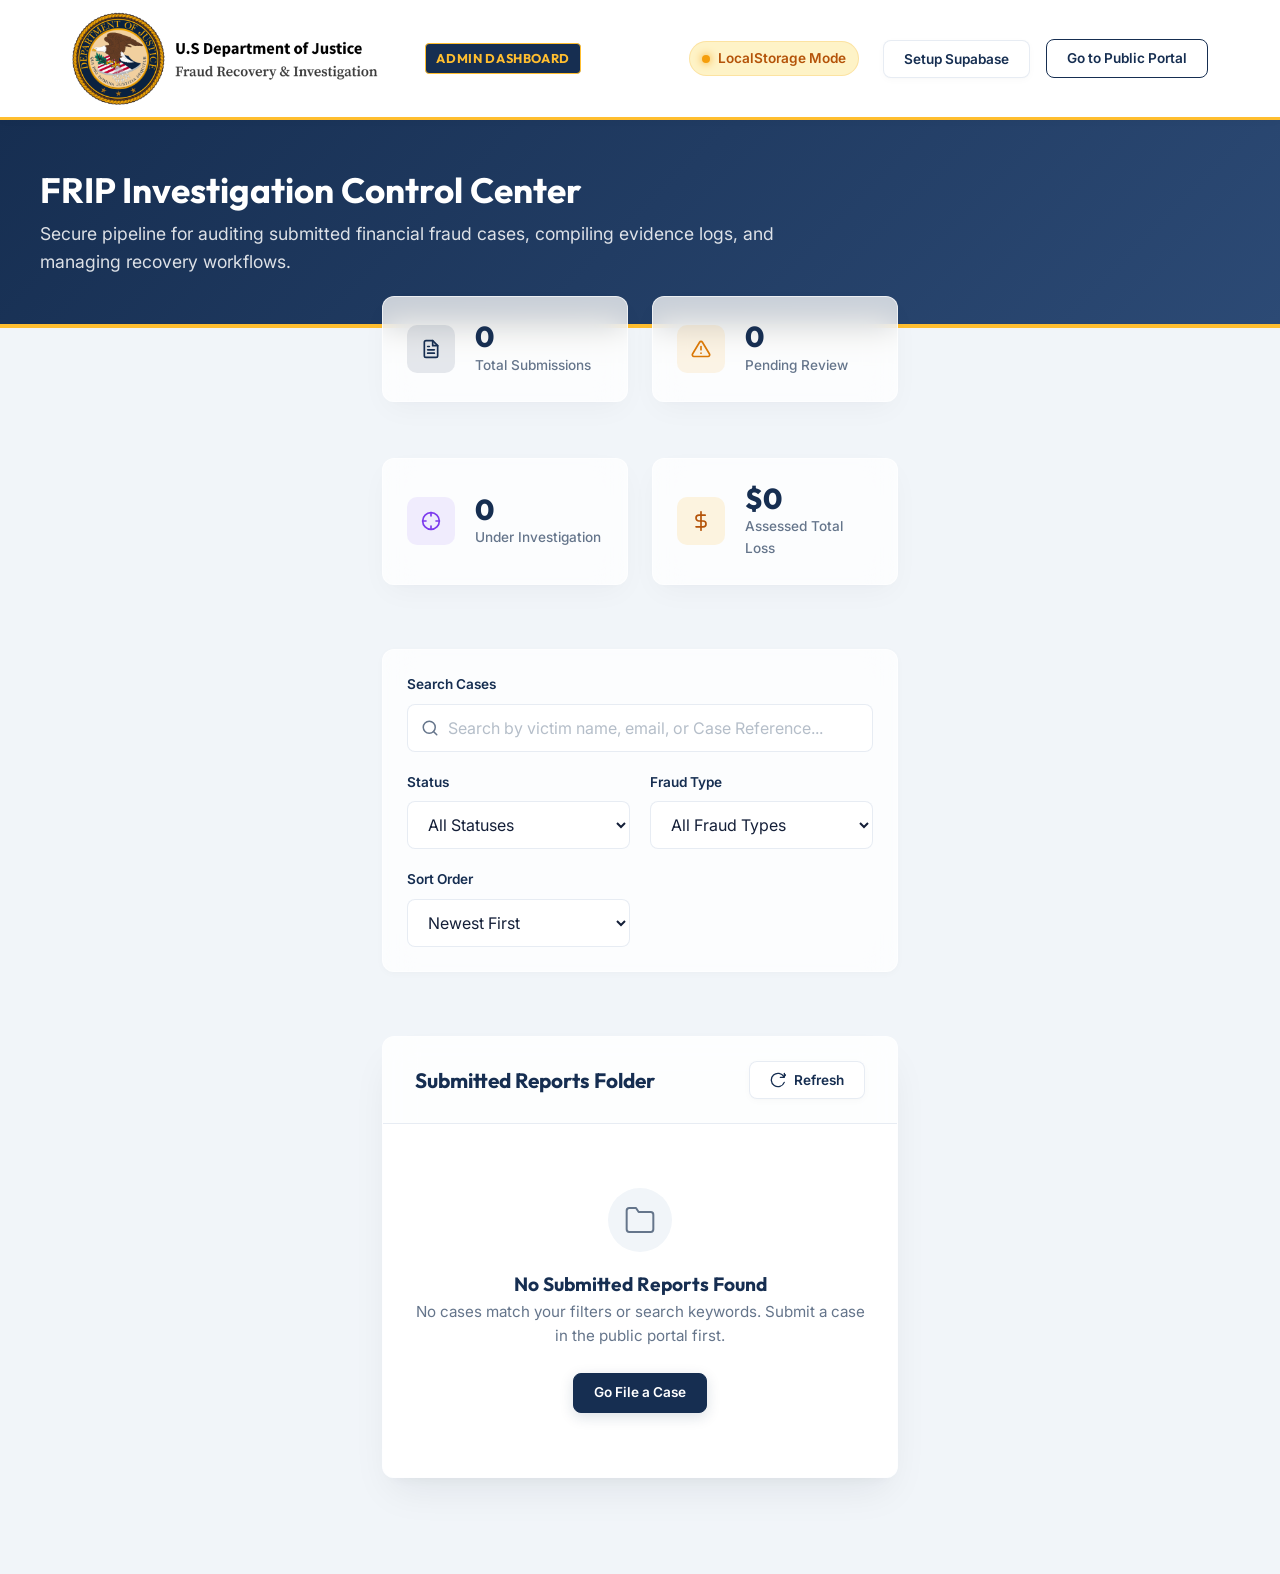
==== admin.html @ 6c6f74b3 "feat: integrate Supabase for database functionality and add configuration files" ====
<!DOCTYPE html>
<html lang="en">
<head>
  <meta charset="UTF-8">
  <meta name="viewport" content="width=device-width, initial-scale=1.0">
  <title>FRIP Admin Control Center | Secure Case Dashboard</title>
  <meta name="description" content="Secure administrative panel for the Fraud Recovery and Investigation Program to view, audit, and track submitted fraud cases.">
  <link rel="stylesheet" href="styles.css?v=1.0.5">
  <link rel="stylesheet" href="admin.css">
</head>
<body class="admin-body">

  <!-- Sticky Admin Header -->
  <header class="site-header admin-header">
    <div class="header-container">
      <div class="logo-group">
        <img src="logo.png" alt="U.S. Department of Justice - Fraud Recovery & Investigation Logo" class="brand-logo-img">
        <div class="admin-badge">Admin Dashboard</div>
      </div>
      <div class="header-actions">
        <span class="db-status-pill local" id="db-status-pill">
          <span class="status-indicator-dot"></span>
          <span id="db-status-text">LocalStorage Mode</span>
        </span>
        <button type="button" class="btn btn-secondary btn-sm" id="setup-db-btn">Setup Supabase</button>
        <a href="index.html" class="btn btn-sm btn-outline-nav">Go to Public Portal</a>
      </div>
    </div>
  </header>

  <!-- Admin Hero Section -->
  <section class="admin-hero">
    <div class="admin-hero-container">
      <h1>FRIP Investigation Control Center</h1>
      <p>Secure pipeline for auditing submitted financial fraud cases, compiling evidence logs, and managing recovery workflows.</p>
    </div>
  </section>

  <!-- Main Content Wrapper -->
  <main class="admin-main">

    <!-- Analytics Cards Panel -->
    <div class="analytics-row">
      <div class="analytics-card glass-card">
        <div class="analytics-icon blue">
          <svg xmlns="http://www.w3.org/2000/svg" width="20" height="20" viewBox="0 0 24 24" fill="none" stroke="currentColor" stroke-width="2" stroke-linecap="round" stroke-linejoin="round"><path d="M14 2H6a2 2 0 0 0-2 2v16a2 2 0 0 0 2 2h12a2 2 0 0 0 2-2V8z"></path><polyline points="14 2 14 8 20 8"></polyline><line x1="16" y1="13" x2="8" y2="13"></line><line x1="16" y1="17" x2="8" y2="17"></line><polyline points="10 9 9 9 8 9"></polyline></svg>
        </div>
        <div class="analytics-info">
          <div class="analytics-val" id="count-total">0</div>
          <div class="analytics-label">Total Submissions</div>
        </div>
      </div>

      <div class="analytics-card glass-card">
        <div class="analytics-icon orange">
          <svg xmlns="http://www.w3.org/2000/svg" width="20" height="20" viewBox="0 0 24 24" fill="none" stroke="currentColor" stroke-width="2" stroke-linecap="round" stroke-linejoin="round"><path d="M10.29 3.86L1.82 18a2 2 0 0 0 1.71 3h16.94a2 2 0 0 0 1.71-3L13.71 3.86a2 2 0 0 0-3.42 0z"></path><line x1="12" y1="9" x2="12" y2="13"></line><line x1="12" y1="17" x2="12.01" y2="17"></line></svg>
        </div>
        <div class="analytics-info">
          <div class="analytics-val" id="count-pending">0</div>
          <div class="analytics-label">Pending Review</div>
        </div>
      </div>

      <div class="analytics-card glass-card">
        <div class="analytics-icon purple">
          <svg xmlns="http://www.w3.org/2000/svg" width="20" height="20" viewBox="0 0 24 24" fill="none" stroke="currentColor" stroke-width="2" stroke-linecap="round" stroke-linejoin="round"><circle cx="12" cy="12" r="10"></circle><line x1="22" y1="12" x2="18" y2="12"></line><line x1="6" y1="12" x2="2" y2="12"></line><line x1="12" y1="6" x2="12" y2="2"></line><line x1="12" y1="22" x2="12" y2="18"></line></svg>
        </div>
        <div class="analytics-info">
          <div class="analytics-val" id="count-investigating">0</div>
          <div class="analytics-label">Under Investigation</div>
        </div>
      </div>

      <div class="analytics-card glass-card">
        <div class="analytics-icon gold">
          <svg xmlns="http://www.w3.org/2000/svg" width="20" height="20" viewBox="0 0 24 24" fill="none" stroke="currentColor" stroke-width="2" stroke-linecap="round" stroke-linejoin="round"><line x1="12" y1="1" x2="12" y2="23"></line><path d="M17 5H9.5a3.5 3.5 0 0 0 0 7h5a3.5 3.5 0 0 1 0 7H6"></path></svg>
        </div>
        <div class="analytics-info">
          <div class="analytics-val" id="count-loss">0</div>
          <div class="analytics-label">Assessed Total Loss</div>
        </div>
      </div>
    </div>

    <!-- Filters and Searches Section -->
    <div class="admin-controls-card glass-card">
      <div class="filters-grid">
        <div class="filter-group search-box-wrapper">
          <label for="search-input">Search Cases</label>
          <div class="search-input-container">
            <svg class="search-icon" xmlns="http://www.w3.org/2000/svg" width="18" height="18" viewBox="0 0 24 24" fill="none" stroke="currentColor" stroke-width="2" stroke-linecap="round" stroke-linejoin="round"><circle cx="11" cy="11" r="8"></circle><line x1="21" y1="21" x2="16.65" y2="16.65"></line></svg>
            <input type="text" id="search-input" class="input-control" placeholder="Search by victim name, email, or Case Reference...">
          </div>
        </div>

        <div class="filter-group">
          <label for="filter-status">Status</label>
          <select id="filter-status" class="input-control">
            <option value="all" selected>All Statuses</option>
            <option value="Pending Review">Pending Review</option>
            <option value="Under Investigation">Under Investigation</option>
            <option value="Recovering Funds">Recovering Funds</option>
            <option value="Resolved">Resolved</option>
            <option value="Closed">Closed</option>
          </select>
        </div>

        <div class="filter-group">
          <label for="filter-type">Fraud Type</label>
          <select id="filter-type" class="input-control">
            <option value="all" selected>All Fraud Types</option>
            <option value="Investment Scam">Investment Scam</option>
            <option value="Romance Scam">Romance Scam</option>
            <option value="Phishing">Phishing</option>
            <option value="Crypto Scam">Crypto Scam</option>
            <option value="Advance Fee Fraud">Advance Fee Fraud</option>
            <option value="Job Scam">Job Scam</option>
            <option value="Other">Other</option>
          </select>
        </div>

        <div class="filter-group">
          <label for="sort-date">Sort Order</label>
          <select id="sort-date" class="input-control">
            <option value="newest" selected>Newest First</option>
            <option value="oldest">Oldest First</option>
          </select>
        </div>
      </div>
    </div>

    <!-- Data Table Container -->
    <div class="glass-card table-card">
      <div class="table-header-bar">
        <h2>Submitted Reports Folder</h2>
        <button type="button" class="btn btn-secondary btn-sm" id="refresh-data-btn">
          <svg xmlns="http://www.w3.org/2000/svg" width="16" height="16" viewBox="0 0 24 24" fill="none" stroke="currentColor" stroke-width="2" stroke-linecap="round" stroke-linejoin="round"><path d="M21.5 2v6h-6M21.34 15.57a10 10 0 1 1-.57-8.38l5.67-5.67"></path></svg>
          <span>Refresh</span>
        </button>
      </div>

      <div class="table-responsive">
        <table class="submissions-table" id="submissions-data-table">
          <thead>
            <tr>
              <th>Case ID</th>
              <th>Date Submitted</th>
              <th>Victim Profile</th>
              <th>Contact Details</th>
              <th>Fraud Details</th>
              <th>Financial Loss</th>
              <th>Source Account</th>
              <th>Suspect Details</th>
              <th>Status</th>
              <th style="text-align: center; width: 120px;">Action</th>
            </tr>
          </thead>
          <tbody id="submissions-table-body">
            <!-- Dynamic rows will be injected here -->
          </tbody>
        </table>
      </div>

      <!-- Empty State View -->
      <div class="table-empty-state" id="table-empty-state">
        <div class="empty-icon-circle">
          <svg xmlns="http://www.w3.org/2000/svg" viewBox="0 0 24 24" fill="none" stroke="currentColor" stroke-width="1.5" stroke-linecap="round" stroke-linejoin="round"><path d="M22 19a2 2 0 0 1-2 2H4a2 2 0 0 1-2-2V5a2 2 0 0 1 2-2h5l2 3h9a2 2 0 0 1 2 2z"></path></svg>
        </div>
        <h3>No Submitted Reports Found</h3>
        <p>No cases match your filters or search keywords. Submit a case in the public portal first.</p>
        <a href="index.html#wizard" class="btn btn-primary btn-sm">Go File a Case</a>
      </div>
    </div>

  </main>

  <!-- ==================== CASE VIEW MODAL ==================== -->
  <div class="modal-overlay" id="case-detail-modal" role="dialog" aria-modal="true" aria-labelledby="modal-case-title">
    <div class="modal-container glass-card">
      <div class="modal-header">
        <div>
          <span class="modal-subtitle" id="modal-submit-date">Date Submitted: June 19, 2026</span>
          <h2 id="modal-case-title">Case FR-2026-98741</h2>
        </div>
        <button type="button" class="btn-close-modal" id="close-detail-modal-btn" aria-label="Close details dialog">
          <svg xmlns="http://www.w3.org/2000/svg" width="24" height="24" viewBox="0 0 24 24" fill="none" stroke="currentColor" stroke-width="2" stroke-linecap="round" stroke-linejoin="round"><line x1="18" y1="6" x2="6" y2="18"></line><line x1="6" y1="6" x2="18" y2="18"></line></svg>
        </button>
      </div>

      <div class="modal-body">
        
        <!-- Tabbed Menu inside Modal -->
        <div class="modal-tabs">
          <button type="button" class="modal-tab active" data-tab="tab-victim">Victim Details</button>
          <button type="button" class="modal-tab" data-tab="tab-incident">Incident & Loss</button>
          <button type="button" class="modal-tab" data-tab="tab-fraudster">Fraudster Profile</button>
          <button type="button" class="modal-tab" data-tab="tab-evidence">Evidence & Sign</button>
        </div>

        <!-- Tab 1: Victim Details Panel -->
        <div class="modal-tab-panel active" id="tab-victim">
          <div class="details-grid">
            <div class="detail-item">
              <span class="detail-label">Full Legal Name</span>
              <span class="detail-value" id="val-victim-name">-</span>
            </div>
            <div class="detail-item">
              <span class="detail-label">Date of Birth</span>
              <span class="detail-value" id="val-victim-dob">-</span>
            </div>
            <div class="detail-item">
              <span class="detail-label">ID / Passport Number</span>
              <span class="detail-value" id="val-victim-id">-</span>
            </div>
            <div class="detail-item">
              <span class="detail-label">Occupation</span>
              <span class="detail-value" id="val-victim-occupation">-</span>
            </div>
            <div class="detail-item">
              <span class="detail-label">Phone Number</span>
              <span class="detail-value" id="val-victim-phone">-</span>
            </div>
            <div class="detail-item">
              <span class="detail-label">Email Address</span>
              <span class="detail-value" id="val-victim-email" style="word-break: break-all;">-</span>
            </div>
            <div class="detail-item detail-grid-full">
              <span class="detail-label">Residential Address</span>
              <span class="detail-value" id="val-victim-address">-</span>
            </div>
          </div>

          <!-- Representative Accordion Preview -->
          <div class="rep-display-box" id="rep-display-box" style="display: none;">
            <h4>Representative Authorization Info</h4>
            <div class="details-grid" style="margin-top: 0.5rem;">
              <div class="detail-item">
                <span class="detail-label">Relationship to Victim</span>
                <span class="detail-value" id="val-rep-relation">-</span>
              </div>
              <div class="detail-item">
                <span class="detail-label">Authorization Details</span>
                <span class="detail-value" id="val-rep-auth">-</span>
              </div>
            </div>
          </div>
        </div>

        <!-- Tab 2: Incident & Financial Loss Panel -->
        <div class="modal-tab-panel" id="tab-incident">
          <div class="details-grid">
            <div class="detail-item">
              <span class="detail-label">Type of Fraud</span>
              <span class="detail-value" id="val-fraud-type">-</span>
            </div>
            <div class="detail-item">
              <span class="detail-label">First Contact Method</span>
              <span class="detail-value" id="val-contact-method">-</span>
            </div>
            <div class="detail-item">
              <span class="detail-label">Date Started</span>
              <span class="detail-value" id="val-date-start">-</span>
            </div>
            <div class="detail-item">
              <span class="detail-label">Date Ended</span>
              <span class="detail-value" id="val-date-end">-</span>
            </div>
            <div class="detail-item">
              <span class="detail-label">Ongoing Case Status</span>
              <span class="detail-value" id="val-ongoing-status">-</span>
            </div>
            <div class="detail-item">
              <span class="detail-label">Reported Total Financial Loss</span>
              <span class="detail-value highlight-amount" id="val-loss-amount">-</span>
            </div>

            <div class="detail-item detail-grid-full">
              <span class="detail-label">Scam Narrative</span>
              <div class="narrative-preview-box" id="val-narrative">-</div>
            </div>
          </div>

          <hr class="section-divider">

          <h3>Transactions Logs</h3>
          <div class="table-responsive" style="margin-top: 0.75rem;">
            <table class="transaction-table admin-modal-txn-table">
              <thead>
                <tr>
                  <th>Date</th>
                  <th>Amount</th>
                  <th>Payment Method</th>
                  <th>Reference / Hash</th>
                </tr>
              </thead>
              <tbody id="val-transactions-body">
                <!-- Injected rows -->
              </tbody>
            </table>
          </div>

          <h4 style="margin-top: 1.5rem; font-size: 0.95rem;">Victim Bank Details (Outgoing Source)</h4>
          <div class="details-grid" style="margin-top: 0.5rem;">
            <div class="detail-item">
              <span class="detail-label">Bank Name</span>
              <span class="detail-value" id="val-victim-bank">-</span>
            </div>
            <div class="detail-item">
              <span class="detail-label">Account Holder Name</span>
              <span class="detail-value" id="val-victim-bank-acc">-</span>
            </div>
            <div class="detail-item">
              <span class="detail-label">Account Number</span>
              <span class="detail-value" id="val-victim-bank-num">-</span>
            </div>
            <div class="detail-item">
              <span class="detail-label">Transaction Reference Numbers</span>
              <span class="detail-value" id="val-victim-bank-ref">-</span>
            </div>
          </div>
        </div>

        <!-- Tab 3: Fraudster Details Panel -->
        <div class="modal-tab-panel" id="tab-fraudster">
          <div class="details-grid">
            <div class="detail-item">
              <span class="detail-label">Fraudster Name / Alias</span>
              <span class="detail-value" id="val-fraudster-name">-</span>
            </div>
            <div class="detail-item">
              <span class="detail-label">Claimed Company Name</span>
              <span class="detail-value" id="val-fraudster-company">-</span>
            </div>
            <div class="detail-item">
              <span class="detail-label">Primary Communication Platform</span>
              <span class="detail-value" id="val-fraudster-platform">-</span>
            </div>
            <div class="detail-item">
              <span class="detail-label">Phone Numbers Used</span>
              <span class="detail-value" id="val-fraudster-phone">-</span>
            </div>
            <div class="detail-item">
              <span class="detail-label">Email Addresses Used</span>
              <span class="detail-value" id="val-fraudster-email">-</span>
            </div>
            <div class="detail-item">
              <span class="detail-label">Websites / Domains Used</span>
              <span class="detail-value" id="val-fraudster-website">-</span>
            </div>
            <div class="detail-item detail-grid-full">
              <span class="detail-label">Social Media Profiles</span>
              <span class="detail-value" id="val-fraudster-social">-</span>
            </div>
          </div>

          <hr class="section-divider">

          <h3>Fraudster Receiving Account Details</h3>
          <div class="details-grid" style="margin-top: 0.75rem;">
            <div class="detail-item">
              <span class="detail-label">Receiving Bank Name</span>
              <span class="detail-value" id="val-fraudster-bank-name">-</span>
            </div>
            <div class="detail-item">
              <span class="detail-label">Account Number</span>
              <span class="detail-value" id="val-fraudster-bank-num">-</span>
            </div>
            <div class="detail-item">
              <span class="detail-label">IBAN / SWIFT Code</span>
              <span class="detail-value" id="val-fraudster-swift">-</span>
            </div>
            <div class="detail-item detail-grid-full">
              <span class="detail-label">Cryptocurrency Wallet Address</span>
              <span class="detail-value" id="val-fraudster-wallet" style="font-family: monospace; font-size: 0.9rem; color: var(--primary); background: rgba(22, 46, 81, 0.05); padding: 0.35rem; border-radius: 4px; border: 1px solid rgba(22,46,81,0.1);">-</span>
            </div>
          </div>
        </div>

        <!-- Tab 4: Evidence & Signature Panel -->
        <div class="modal-tab-panel" id="tab-evidence">
          <h3>Contact Log References</h3>
          <div class="details-grid" style="margin-top: 0.5rem; margin-bottom: 1.5rem;">
            <div class="detail-item">
              <span class="detail-label">Bank Contacted?</span>
              <span class="detail-value" id="val-contacted-bank">-</span>
            </div>
            <div class="detail-item">
              <span class="detail-label">Bank Reference Code</span>
              <span class="detail-value" id="val-bank-ref-code">-</span>
            </div>
            <div class="detail-item">
              <span class="detail-label">Police Report Filed?</span>
              <span class="detail-value" id="val-contacted-police">-</span>
            </div>
            <div class="detail-item">
              <span class="detail-label">Police Report Reference Code</span>
              <span class="detail-value" id="val-police-ref-code">-</span>
            </div>
          </div>

          <hr class="section-divider">

          <h3>Uploaded Files Meta-data</h3>
          <div class="file-list" id="val-files-list" style="margin-top: 0.75rem;">
            <!-- Files list -->
          </div>

          <hr class="section-divider">

          <h3>Digital Signature & Consent Authorization</h3>
          <div class="signature-consent-box">
            <div class="consent-checks-preview">
              <div class="consent-pill active">Biometric Trace Secured</div>
              <div class="consent-pill active">GDPR Compliant Processing</div>
              <div class="consent-pill active">Truthfulness Confirmed</div>
            </div>

            <div class="signature-preview-container" style="margin-top: 1rem;">
              <span class="detail-label">Legal Biometric Signature</span>
              <div class="sig-image-wrapper">
                <img id="val-signature-img" src="" alt="Digital Signature Pad Draw Trace">
              </div>
              <div class="sig-footer">
                <span>Signed Date: <strong id="val-signature-date">-</strong></span>
              </div>
            </div>
          </div>
        </div>

      </div>

      <!-- Action Panel for updating Case Status -->
      <div class="modal-footer">
        <div class="status-updater-container">
          <label for="modal-update-status" class="status-label">Case Status Pipeline</label>
          <select id="modal-update-status" class="input-control status-select">
            <option value="Pending Review">Pending Review</option>
            <option value="Under Investigation">Under Investigation</option>
            <option value="Recovering Funds">Recovering Funds</option>
            <option value="Resolved">Resolved</option>
            <option value="Closed">Closed</option>
          </select>
        </div>
        <div class="modal-actions-buttons">
          <button type="button" class="btn btn-secondary" id="close-modal-footer-btn">Cancel</button>
          <button type="button" class="btn btn-primary" id="save-status-btn">Save Pipeline State</button>
        </div>
      </div>
    </div>
  </div>

  <!-- ==================== SETUP DATABASE MODAL ==================== -->
  <div class="modal-overlay" id="setup-db-modal" role="dialog" aria-modal="true" aria-labelledby="modal-setup-title">
    <div class="modal-container glass-card" style="max-width: 650px;">
      <div class="modal-header">
        <h2 id="modal-setup-title">Supabase Database Integration Setup</h2>
        <button type="button" class="btn-close-modal" id="close-setup-modal-btn" aria-label="Close setup modal">
          <svg xmlns="http://www.w3.org/2000/svg" width="24" height="24" viewBox="0 0 24 24" fill="none" stroke="currentColor" stroke-width="2" stroke-linecap="round" stroke-linejoin="round"><line x1="18" y1="6" x2="6" y2="18"></line><line x1="6" y1="6" x2="18" y2="18"></line></svg>
        </button>
      </div>
      <div class="modal-body">
        <p>To connect this application to a real Supabase database and support cloud syncing:</p>
        
        <ol class="setup-steps">
          <li>Create a free account or log in to <a href="https://supabase.com" target="_blank" rel="noopener">Supabase.com</a>.</li>
          <li>Create a new project (e.g. <code>fraud-recovery-portal</code>).</li>
          <li>Go to the <strong>SQL Editor</strong> in your Supabase dashboard and run the DDL query below to create the table:</li>
        </ol>

        <div class="code-block-wrapper">
          <button type="button" class="btn-copy-code" id="btn-copy-sql">Copy SQL</button>
          <pre><code id="sql-setup-code">-- Create table for FRIP fraud submissions
CREATE TABLE frip_submissions (
  id bigint GENERATED BY DEFAULT AS IDENTITY PRIMARY KEY,
  case_ref text UNIQUE NOT NULL,
  submitted_at timestamp with time zone NOT NULL,
  status text NOT NULL DEFAULT 'Pending Review',
  
  -- Victim details
  victim_name text NOT NULL,
  victim_dob date NOT NULL,
  victim_id_num text NOT NULL,
  victim_phone text NOT NULL,
  victim_email text NOT NULL,
  victim_address text NOT NULL,
  victim_occupation text NOT NULL,
  behalf_toggle boolean DEFAULT false,
  rep_relationship text,
  rep_auth text,

  -- Incident Details
  fraud_type text NOT NULL,
  fraud_contact_method text NOT NULL,
  fraud_start_date date NOT NULL,
  fraud_end_date date,
  fraud_ongoing boolean DEFAULT false,
  fraud_narrative text NOT NULL,

  -- Financial Details
  loss_amount numeric NOT NULL,
  loss_currency text NOT NULL DEFAULT 'USD',
  victim_bank_name text NOT NULL,
  victim_bank_acc_name text NOT NULL,
  victim_bank_acc_num text NOT NULL,
  victim_bank_ref text,

  -- Perpetrator Details
  fraudster_name text NOT NULL,
  fraudster_company text,
  fraudster_phone text,
  fraudster_email text,
  fraudster_website text,
  fraudster_social text,
  fraudster_comm_platform text NOT NULL,
  fraudster_bank text,
  fraudster_acc_num text,
  fraudster_swift text,
  fraudster_wallet text,

  -- Evidence Details
  contacted_bank text NOT NULL,
  bank_ref_num text,
  contacted_police text NOT NULL,
  police_ref_num text,

  -- Consent & Signatures
  consent_auth boolean DEFAULT false,
  consent_gdpr boolean DEFAULT false,
  consent_accuracy boolean DEFAULT false,
  consent_date date NOT NULL,
  signature_data text NOT NULL, -- Holds Base64 DataURL
  transactions jsonb NOT NULL DEFAULT '[]', -- Holds list of transactions
  uploaded_files jsonb NOT NULL DEFAULT '[]' -- Holds file meta lists
);

-- Enable RLS and insert permissions if needed, or disable RLS for testing.
-- To allow public submissions:
ALTER TABLE frip_submissions ENABLE ROW LEVEL SECURITY;
CREATE POLICY "Allow public insert" ON frip_submissions FOR INSERT WITH CHECK (true);
CREATE POLICY "Allow public read/write admin" ON frip_submissions TO anon USING (true) WITH CHECK (true);
</code></pre>
        </div>

        <ol class="setup-steps" start="4" style="margin-top: 1rem;">
          <li>Go to your project's <strong>Project Settings > API</strong> inside Supabase.</li>
          <li>Copy your <strong>Project URL</strong> and <strong>anon public API key</strong>.</li>
          <li>Open the file <a href="file:///Users/macbook/.gemini/antigravity/scratch/fraud-recovery-portal/env.js"><code>env.js</code></a> in your editor and paste the values into the <code>SUPABASE_URL</code> and <code>SUPABASE_ANON_KEY</code> properties.</li>
          <li>Reload this page. The header status badge will change to a green <strong>"Supabase Cloud Connected"</strong>.</li>
        </ol>
      </div>
      <div class="modal-footer" style="padding-top:0.75rem;">
        <button type="button" class="btn btn-primary" id="close-setup-btn">Close Setup Panel</button>
      </div>
    </div>
  </div>

  <!-- Toast for Admin Notifications -->
  <div class="toast" id="toast-message-box" role="alert" aria-live="assertive">
    <svg xmlns="http://www.w3.org/2000/svg" width="18" height="18" viewBox="0 0 24 24" fill="none" stroke="currentColor" stroke-width="2.5" stroke-linecap="round" stroke-linejoin="round"><path d="M22 11.08V12a10 10 0 1 1-5.93-9.14"></path><polyline points="22 4 12 14.01 9 11.01"></polyline></svg>
    <div class="toast-message" id="toast-text">Action completed.</div>
  </div>

  <!-- Supabase Scripts -->
  <script src="env.js"></script>
  <script src="https://cdn.jsdelivr.net/npm/@supabase/supabase-js@2"></script>
  <script src="supabase-config.js"></script>
  <script src="admin.js"></script>
</body>
</html>
---- styles.css ----
@import url('https://fonts.googleapis.com/css2?family=Inter:wght@300;400;500;600;700&family=Outfit:wght@400;500;600;700;800&display=swap');

:root {
  /* Color Palette */
  --bg-primary: hsl(210, 40%, 98%);
  --bg-secondary: hsl(210, 40%, 96%);
  --primary: #162E51;
  --primary-light: #2c4a75;
  --accent: #FFBE2F;
  --accent-hover: #e5ab2a;
  --accent-light: #fffcf4;
  --accent-light-border: rgba(255, 190, 47, 0.25);
  --success: hsl(150, 60%, 35%);
  --success-light: hsl(150, 60%, 95%);
  --error: hsl(0, 75%, 45%);
  --error-light: hsl(0, 75%, 95%);
  --text-main: hsl(222, 47%, 15%);
  --text-muted: hsl(215, 16%, 47%);
  --border-color: rgba(226, 232, 240, 0.8);
  --border-focus: hsl(205, 95%, 50%);
  --card-bg: rgba(255, 255, 255, 0.75);
  --card-border: rgba(255, 255, 255, 0.65);
  
  /* Layout & Sizing */
  --max-width: 1200px;
  --header-height: 120px;
  --transition-fast: 0.2s ease;
  --transition-normal: 0.3s cubic-bezier(0.4, 0, 0.2, 1);
  --shadow-sm: 0 2px 8px -1px rgba(15, 23, 42, 0.03), 0 1px 3px -1px rgba(15, 23, 42, 0.02);
  --shadow-md: 0 10px 30px -5px rgba(15, 23, 42, 0.04), 0 4px 12px -5px rgba(15, 23, 42, 0.03);
  --shadow-lg: 0 20px 40px -10px rgba(15, 23, 42, 0.08), 0 8px 16px -8px rgba(15, 23, 42, 0.05);
}

/* Reset and Base Styles */
* {
  box-sizing: border-box;
  margin: 0;
  padding: 0;
}

html {
  font-family: 'Inter', system-ui, -apple-system, sans-serif;
  color: var(--text-main);
  background-color: var(--bg-primary);
  scroll-behavior: smooth;
  scroll-padding-top: calc(var(--header-height) + 20px);
}

body {
  min-height: 100vh;
  display: flex;
  flex-direction: column;
  line-height: 1.6;
  -webkit-font-smoothing: antialiased;
}

h1, h2, h3, h4, h5 {
  font-family: 'Outfit', sans-serif;
  color: var(--primary);
  font-weight: 700;
  line-height: 1.25;
}

p {
  color: var(--text-muted);
}

/* Header */
.site-header {
  position: sticky;
  top: 0;
  z-index: 100;
  height: var(--header-height);
  background: #ffffff;
  border-bottom: 3px solid var(--accent);
  box-shadow: var(--shadow-sm);
  display: flex;
  align-items: center;
}

.header-container {
  width: 100%;
  max-width: var(--max-width);
  margin: 0 auto;
  padding: 0 2rem;
  display: flex;
  justify-content: space-between;
  align-items: center;
}

.logo-group {
  display: flex;
  align-items: center;
  gap: 0.75rem;
}

.brand-logo-img {
  width: 325px;
  height: 100px;
  display: block;
  object-fit: contain;
}

.header-actions {
  display: flex;
  align-items: center;
  gap: 1rem;
}

/* Glassmorphism Cards */
.glass-card {
  background: var(--card-bg);
  backdrop-filter: blur(16px);
  -webkit-backdrop-filter: blur(16px);
  border: 1px solid var(--card-border);
  box-shadow: var(--shadow-md);
  border-radius: 16px;
  padding: 2.5rem;
  margin-bottom: 2rem;
  transition: transform var(--transition-normal), box-shadow var(--transition-normal);
}

.glass-card:hover {
  box-shadow: var(--shadow-lg);
}

/* Main Container */
.main-content {
  flex: 1;
  max-width: var(--max-width);
  width: 100%;
  margin: 0 auto;
  padding: 2.5rem 2rem;
}
.hero-section {
  width: 100%;
  max-width: 1440px;
  height: 633px;
  margin: 0 auto 3.5rem;
  box-sizing: border-box;
  display: flex;
  flex-direction: column;
  justify-content: center;
  align-items: center;
  text-align: center;
  padding: 2rem;
  background-image: linear-gradient(135deg, rgba(22, 46, 81, 0.88), rgba(22, 46, 81, 0.94)), url('hero-bg.jpg');
  background-size: cover;
  background-position: center;
  box-shadow: var(--shadow-lg);
  color: white;
}

.hero-section h1 {
  font-size: 3rem;
  letter-spacing: -0.03em;
  margin-bottom: 1.25rem;
  color: white;
  background: linear-gradient(135deg, #ffffff 60%, var(--accent) 100%);
  -webkit-background-clip: text;
  -webkit-text-fill-color: transparent;
}

.hero-section p {
  font-size: 1.2rem;
  max-width: 950px;
  margin: 0 auto 2.5rem;
  line-height: 1.7;
  color: rgba(255, 255, 255, 0.85);
}

.desktop-br {
  display: block;
  content: "";
  margin-top: 0.25rem;
}

@media (max-width: 820px) {
  .desktop-br {
    display: none;
  }
}

/* Custom Hero Button Styling for legible overlay contrast */
.hero-section .btn-primary {
  background: var(--accent);
  color: var(--primary);
  border-color: var(--accent);
}

.hero-section .btn-primary:hover {
  background: white;
  color: var(--primary);
  border-color: white;
}

.hero-section .btn-secondary {
  background: rgba(255, 255, 255, 0.1);
  color: white;
  border-color: rgba(255, 255, 255, 0.4);
}

.hero-section .btn-secondary:hover {
  background: rgba(255, 255, 255, 0.2);
  border-color: white;
}

.hero-ctas {
  display: flex;
  gap: 1.25rem;
  justify-content: center;
}

/* Buttons */
.btn {
  display: inline-flex;
  align-items: center;
  justify-content: center;
  gap: 0.5rem;
  font-family: 'Inter', sans-serif;
  font-size: 0.95rem;
  font-weight: 600;
  padding: 0.75rem 1.75rem;
  border-radius: 10px;
  cursor: pointer;
  transition: all var(--transition-fast);
  border: 1px solid transparent;
  min-height: 48px;
  text-decoration: none;
}

.btn-primary {
  background: var(--primary);
  color: white;
  border: 1.5px solid var(--primary);
  box-shadow: 0 4px 14px rgba(22, 46, 81, 0.15);
}

.btn-primary:hover {
  background: var(--accent);
  color: var(--primary);
  border-color: var(--accent);
  transform: translateY(-1px);
  box-shadow: 0 6px 20px rgba(255, 190, 47, 0.3);
}

.btn-sm {
  min-height: 38px;
  padding: 0.5rem 1.25rem;
  font-size: 0.85rem;
  border-radius: 8px;
}

#save-progress-btn {
  background: white;
  color: var(--primary);
  border: 1.5px solid var(--border-color);
}

#save-progress-btn:hover {
  background: var(--bg-secondary);
  color: var(--primary);
  border-color: hsl(215, 16%, 70%);
}

#nav-start-report-btn {
  background: var(--primary);
  color: white;
  border: 1.5px solid var(--primary);
  font-weight: 700;
  box-shadow: 0 2px 8px rgba(22, 46, 81, 0.15);
}

#nav-start-report-btn:hover {
  background: var(--accent);
  color: var(--primary);
  border-color: var(--accent);
}

.btn-secondary {
  background: white;
  color: var(--primary);
  border-color: var(--border-color);
  box-shadow: var(--shadow-sm);
}

.btn-secondary:hover {
  background: var(--bg-secondary);
  border-color: hsl(215, 16%, 75%);
  color: var(--primary-light);
}

.btn-text {
  background: transparent;
  color: var(--accent);
  padding: 0.5rem 1rem;
}

.btn-text:hover {
  color: var(--accent-hover);
  background: var(--accent-light);
}

.btn-danger {
  background: transparent;
  color: var(--error);
  border: 1px solid rgba(185, 28, 28, 0.2);
}

.btn-danger:hover {
  background: var(--error-light);
}

.btn:disabled {
  opacity: 0.5;
  cursor: not-allowed;
  transform: none !important;
  box-shadow: none !important;
}

/* Results Section */
.results-section {
  background-color: #0b1528;
  color: white;
  padding: 5rem 2rem;
  text-align: center;
  border-bottom: 1px solid var(--border-color);
  margin-bottom: 4rem;
  width: 100%;
  box-sizing: border-box;
}

.results-container {
  max-width: var(--max-width);
  margin: 0 auto;
  width: 100%;
}

.results-section h2 {
  color: white;
  font-size: 2.25rem;
  margin-top: 0;
  margin-bottom: 4.5rem;
  font-weight: 700;
  letter-spacing: -0.02em;
  max-width: 800px;
  margin-left: auto;
  margin-right: auto;
}

.results-tag {
  display: inline-block;
  color: var(--accent);
  font-family: monospace;
  font-weight: 700;
  font-size: 0.85rem;
  letter-spacing: 0.25em;
  padding: 0.4rem 1.25rem;
  position: relative;
  margin-bottom: 1.5rem;
}

.results-tag::before, .results-tag::after {
  content: "";
  position: absolute;
  width: 6px;
  height: 100%;
  border-color: var(--accent);
  border-style: solid;
  top: 0;
}

.results-tag::before {
  left: 0;
  border-width: 1.5px 0 1.5px 1.5px;
}

.results-tag::after {
  right: 0;
  border-width: 1.5px 1.5px 1.5px 0;
}

.results-grid {
  display: grid;
  grid-template-columns: repeat(3, 1fr);
  gap: 3rem;
}

.results-card {
  display: flex;
  flex-direction: column;
  align-items: center;
}

.results-icon-circle {
  width: 90px;
  height: 90px;
  border-radius: 50%;
  border: 1.5px solid rgba(255, 255, 255, 0.85);
  display: flex;
  align-items: center;
  justify-content: center;
  margin-bottom: 1.75rem;
  color: white;
  transition: transform var(--transition-normal), border-color var(--transition-normal);
}

.results-card:hover .results-icon-circle {
  transform: scale(1.05);
  border-color: var(--accent);
  color: var(--accent);
}

.results-icon-circle svg {
  width: 44px;
  height: 44px;
}

.results-stat {
  font-family: 'Outfit', sans-serif;
  font-size: 2.75rem;
  font-weight: 700;
  color: white;
  margin-bottom: 0.75rem;
  letter-spacing: -0.01em;
  line-height: 1.1;
}

.results-desc {
  font-size: 0.95rem;
  color: rgba(255, 255, 255, 0.7);
  max-width: 280px;
  margin: 0 auto;
  line-height: 1.5;
  text-align: center;
}

/* Section: How It Works */
.how-it-works {
  padding: 3rem 0;
  border-bottom: 1px solid var(--border-color);
  margin-bottom: 4rem;
}

.section-title {
  text-align: center;
  font-size: 1.75rem;
  margin-bottom: 2.5rem;
}

.steps-grid {
  display: grid;
  grid-template-columns: repeat(auto-fit, minmax(220px, 1fr));
  gap: 2rem;
}

.step-card {
  display: flex;
  flex-direction: column;
  align-items: center;
  text-align: center;
  padding: 1.5rem;
  background: transparent;
}

.step-number {
  width: 50px;
  height: 50px;
  border-radius: 50%;
  background: var(--accent-light);
  color: var(--accent);
  display: flex;
  align-items: center;
  justify-content: center;
  font-size: 1.25rem;
  font-weight: 700;
  margin-bottom: 1.25rem;
  border: 1.5px solid var(--accent-light-border);
}

.step-card h3 {
  font-size: 1.1rem;
  margin-bottom: 0.5rem;
}

.step-card p {
  font-size: 0.9rem;
}

/* Wizard Flow Container */
.wizard-container {
  max-width: 850px;
  margin: 0 auto;
}

/* Progress Tracker */
.progress-nav {
  margin-bottom: 2.5rem;
  position: relative;
}

.progress-bar-container {
  position: absolute;
  top: 25px;
  left: 0;
  width: 100%;
  height: 4px;
  background: var(--border-color);
  z-index: 1;
}

.progress-bar-fill {
  height: 100%;
  width: 0%;
  background: linear-gradient(90deg, var(--accent), var(--success));
  transition: width var(--transition-normal);
}

.progress-steps {
  display: flex;
  justify-content: space-between;
  position: relative;
  z-index: 2;
  list-style: none;
}

.progress-step {
  display: flex;
  flex-direction: column;
  align-items: center;
  cursor: pointer;
  flex: 1;
}

.step-bubble {
  width: 54px;
  height: 54px;
  border-radius: 50%;
  background: white;
  border: 3px solid var(--border-color);
  color: var(--text-muted);
  display: flex;
  align-items: center;
  justify-content: center;
  font-weight: 700;
  font-size: 1.1rem;
  box-shadow: var(--shadow-sm);
  transition: all var(--transition-normal);
}

.step-label {
  font-size: 0.75rem;
  font-weight: 600;
  color: var(--text-muted);
  margin-top: 0.5rem;
  text-align: center;
  display: none; /* Shown on wider viewports or active steps */
}

/* State styling for tracker bubbles */
.progress-step.active .step-bubble {
  border-color: var(--accent);
  color: var(--accent);
  transform: scale(1.1);
  box-shadow: 0 4px 12px rgba(14, 116, 144, 0.15);
  background: var(--accent-light);
}

.progress-step.active .step-label {
  color: var(--accent);
  font-weight: 700;
}

.progress-step.completed .step-bubble {
  border-color: var(--success);
  background: var(--success-light);
  color: var(--success);
}

.progress-step.completed .step-label {
  color: var(--success);
}

/* Form Panel Transitions */
.wizard-form {
  position: relative;
  overflow: hidden;
  min-height: 400px;
}

.form-step-panel {
  display: none;
  opacity: 0;
  transform: translateX(15px);
  transition: opacity var(--transition-normal), transform var(--transition-normal);
}

.form-step-panel.active {
  display: block;
  opacity: 1;
  transform: translateX(0);
}

/* Card titles and descriptions */
.card-header {
  border-bottom: 1px solid var(--border-color);
  padding-bottom: 1.25rem;
  margin-bottom: 2rem;
}

.card-header h2 {
  font-size: 1.6rem;
  margin-bottom: 0.25rem;
}

.card-header p {
  font-size: 0.95rem;
}

/* Grid Layouts inside Forms */
.form-grid {
  display: grid;
  grid-template-columns: repeat(2, 1fr);
  gap: 1.5rem;
  margin-bottom: 2rem;
}

.form-grid-full {
  grid-column: span 2;
}

/* Inputs and Labels */
.form-group {
  display: flex;
  flex-direction: column;
  gap: 0.5rem;
}

/* Gestalt proximity rule */
.form-group label {
  font-size: 0.875rem;
  font-weight: 600;
  color: var(--primary-light);
  display: inline-block;
  padding: 2px 0;
  margin-bottom: -2px; /* Proximity closer to input than neighboring forms */
}

.required-dot {
  color: var(--error);
  margin-left: 2px;
}

.input-control {
  font-family: 'Inter', sans-serif;
  font-size: 1rem;
  padding: 0.75rem 1rem;
  min-height: 48px;
  border-radius: 8px;
  border: 1.5px solid var(--border-color);
  background: white;
  color: var(--text-main);
  transition: all var(--transition-fast);
  width: 100%;
}

.input-control::placeholder {
  color: hsl(215, 16%, 75%);
}

.input-control:focus {
  outline: none;
  border-color: var(--border-focus);
  box-shadow: 0 0 0 3px rgba(14, 116, 144, 0.15);
}

/* Native constraints style fallback */
.input-control.has-error {
  border-color: var(--error);
  background-color: var(--error-light);
}

.error-message {
  font-size: 0.8rem;
  color: var(--error);
  font-weight: 500;
  margin-top: 2px;
  display: flex;
  align-items: center;
  gap: 0.25rem;
}

.input-hint {
  font-size: 0.8rem;
  color: var(--text-muted);
}

/* Radio & Checkbox Styles */
.choices-container {
  display: flex;
  gap: 1.5rem;
  margin-top: 0.25rem;
}

.choice-label {
  display: inline-flex;
  align-items: center;
  gap: 0.5rem;
  cursor: pointer;
  font-weight: 500;
  font-size: 0.95rem;
  user-select: none;
}

.choice-label input[type="radio"],
.choice-label input[type="checkbox"] {
  accent-color: var(--accent);
  width: 18px;
  height: 18px;
  cursor: pointer;
}

/* Toggle Switch */
.toggle-group {
  display: flex;
  align-items: center;
  justify-content: space-between;
  padding: 0.75rem 1rem;
  background: var(--bg-secondary);
  border-radius: 8px;
  border: 1px solid var(--border-color);
}

.toggle-switch {
  position: relative;
  display: inline-block;
  width: 50px;
  height: 26px;
}

.toggle-switch input {
  opacity: 0;
  width: 0;
  height: 0;
}

.slider {
  position: absolute;
  cursor: pointer;
  top: 0;
  left: 0;
  right: 0;
  bottom: 0;
  background-color: hsl(215, 16%, 75%);
  transition: .4s;
  border-radius: 34px;
}

.slider:before {
  position: absolute;
  content: "";
  height: 18px;
  width: 18px;
  left: 4px;
  bottom: 4px;
  background-color: white;
  transition: .4s;
  border-radius: 50%;
}

input:checked + .slider {
  background-color: var(--accent);
}

input:focus + .slider {
  box-shadow: 0 0 1px var(--accent);
}

input:checked + .slider:before {
  transform: translateX(24px);
}

/* Accordion sections (Reporting on behalf / conditional forms) */
.accordion-panel {
  max-height: 0;
  overflow: hidden;
  transition: max-height var(--transition-normal) ease-out, padding var(--transition-normal);
  padding: 0 1.5rem;
  background: var(--bg-secondary);
  border-radius: 8px;
  margin-top: 0.5rem;
  border: 0 solid var(--border-color);
}

.accordion-panel.open {
  max-height: 500px;
  padding: 1.5rem;
  border-width: 1px;
  margin-bottom: 1.5rem;
}

.accordion-title-box {
  margin-bottom: 1rem;
  border-bottom: 1.5px solid var(--border-color);
  padding-bottom: 0.5rem;
}

.accordion-title-box h3 {
  font-size: 1.1rem;
}

/* Dynamic Transaction Section */
.transaction-section {
  border: 1px dashed var(--border-color);
  border-radius: 10px;
  padding: 1.5rem;
  margin-bottom: 2rem;
  background: rgba(255, 255, 255, 0.4);
}

.transaction-table-wrapper {
  overflow-x: auto;
  margin-bottom: 1.25rem;
  border-radius: 8px;
  border: 1px solid var(--border-color);
  background: white;
}

.transaction-table {
  width: 100%;
  border-collapse: collapse;
  text-align: left;
  font-size: 0.9rem;
}

.transaction-table th, .transaction-table td {
  padding: 0.85rem 1rem;
  border-bottom: 1px solid var(--border-color);
}

.transaction-table th {
  background: var(--bg-secondary);
  font-weight: 600;
  color: var(--primary-light);
}

.transaction-table tr:last-child td {
  border-bottom: none;
}

.transaction-table input {
  font-size: 0.9rem;
  min-height: 38px;
  padding: 0.4rem 0.6rem;
  border-radius: 6px;
}

.transaction-table select {
  font-size: 0.9rem;
  min-height: 38px;
  padding: 0.4rem 0.6rem;
  border-radius: 6px;
  border: 1.5px solid var(--border-color);
}

/* Known details section spacing */
.details-headline {
  grid-column: span 2;
  font-size: 1.15rem;
  margin-top: 1rem;
  border-bottom: 1px solid var(--border-color);
  padding-bottom: 0.5rem;
}

/* Drag-and-drop simulated upload area */
.upload-drop-zone {
  border: 2px dashed var(--border-color);
  border-radius: 12px;
  padding: 3rem 2rem;
  text-align: center;
  cursor: pointer;
  background: rgba(255, 255, 255, 0.4);
  transition: all var(--transition-normal);
  display: flex;
  flex-direction: column;
  align-items: center;
  gap: 1rem;
  margin-bottom: 1.5rem;
}

.upload-drop-zone.dragover {
  border-color: var(--accent);
  background-color: var(--accent-light);
}

.upload-icon {
  width: 54px;
  height: 54px;
  border-radius: 50%;
  background: var(--bg-secondary);
  color: var(--text-muted);
  display: flex;
  align-items: center;
  justify-content: center;
  font-size: 1.5rem;
  transition: all var(--transition-fast);
}

.upload-drop-zone:hover .upload-icon {
  background: var(--accent-light);
  color: var(--accent);
}

.file-list {
  display: flex;
  flex-direction: column;
  gap: 0.75rem;
  margin-bottom: 1.5rem;
}

.file-item {
  display: flex;
  align-items: center;
  justify-content: space-between;
  padding: 0.75rem 1rem;
  background: white;
  border: 1px solid var(--border-color);
  border-radius: 8px;
  font-size: 0.9rem;
}

.file-info {
  display: flex;
  align-items: center;
  gap: 0.5rem;
}

.file-name {
  font-weight: 500;
  color: var(--primary-light);
}

.file-size {
  color: var(--text-muted);
  font-size: 0.8rem;
}

.file-progress {
  flex: 1;
  height: 4px;
  background: var(--border-color);
  border-radius: 2px;
  margin: 0 1rem;
  overflow: hidden;
  max-width: 150px;
}

.file-progress-bar {
  height: 100%;
  background: var(--accent);
  width: 0%;
  transition: width 0.8s ease-in-out;
}

/* Canvas Signature Pad */
.signature-container {
  border: 1.5px solid var(--border-color);
  border-radius: 8px;
  background: white;
  overflow: hidden;
  margin-bottom: 0.5rem;
}

.signature-canvas {
  width: 100%;
  height: 180px;
  display: block;
  cursor: crosshair;
  background: #fafcfd;
}

.signature-actions {
  display: flex;
  justify-content: space-between;
  align-items: center;
  padding: 0.5rem 1rem;
  background: var(--bg-secondary);
  border-top: 1px solid var(--border-color);
}

.signature-hint {
  font-size: 0.8rem;
  color: var(--text-muted);
}

/* Navigation controls for Wizard */
.wizard-actions {
  display: flex;
  justify-content: space-between;
  margin-top: 2.5rem;
  padding-top: 1.5rem;
  border-top: 1px solid var(--border-color);
}

/* Success Card */
.success-card {
  text-align: center;
  padding: 4rem 2.5rem;
}

.success-icon-wrapper {
  width: 80px;
  height: 80px;
  border-radius: 50%;
  background: var(--success-light);
  color: var(--success);
  display: flex;
  align-items: center;
  justify-content: center;
  margin: 0 auto 2rem;
  box-shadow: 0 4px 15px rgba(16, 185, 129, 0.15);
}

.case-ref-box {
  background: var(--bg-secondary);
  border: 1px solid var(--border-color);
  border-radius: 8px;
  padding: 1rem;
  max-width: 350px;
  margin: 1.5rem auto 2.5rem;
}

.case-ref-num {
  font-family: monospace;
  font-size: 1.4rem;
  font-weight: 700;
  color: var(--accent);
  margin-top: 0.25rem;
}

.checklist-title {
  font-size: 1.1rem;
  font-weight: 600;
  margin-bottom: 1rem;
  text-align: left;
}

.success-checklist {
  text-align: left;
  max-width: 480px;
  margin: 0 auto 2.5rem;
  list-style: none;
  display: flex;
  flex-direction: column;
  gap: 0.75rem;
}

.success-checklist li {
  display: flex;
  gap: 0.75rem;
  font-size: 0.95rem;
}

.success-checklist li svg {
  flex-shrink: 0;
  color: var(--success);
  margin-top: 2px;
}

/* FAQ Accordion Section */
.faq-section {
  padding: 4rem 0 2rem;
}

.faq-title {
  text-align: center;
  margin-bottom: 3rem;
}

.faq-container {
  max-width: 800px;
  margin: 0 auto;
  display: flex;
  flex-direction: column;
  gap: 1rem;
}

.faq-item {
  border: 1px solid var(--border-color);
  border-radius: 10px;
  overflow: hidden;
  background: white;
  transition: all var(--transition-fast);
}

.faq-item:hover {
  border-color: hsl(215, 16%, 80%);
}

.faq-question {
  width: 100%;
  background: none;
  border: none;
  padding: 1.25rem 1.5rem;
  text-align: left;
  font-family: 'Outfit', sans-serif;
  font-size: 1.1rem;
  font-weight: 600;
  color: var(--primary);
  cursor: pointer;
  display: flex;
  justify-content: space-between;
  align-items: center;
  gap: 1rem;
}

.faq-question svg {
  transition: transform var(--transition-normal);
  color: var(--text-muted);
}

.faq-item.active {
  box-shadow: var(--shadow-sm);
  border-color: rgba(14, 116, 144, 0.2);
}

.faq-item.active .faq-question svg {
  transform: rotate(180deg);
  color: var(--accent);
}

.faq-answer {
  max-height: 0;
  overflow: hidden;
  transition: max-height var(--transition-normal) ease-out;
}

.faq-answer p {
  padding: 0 1.5rem 1.5rem;
  font-size: 0.95rem;
}

/* Security Banner */
.security-alert-banner {
  background: linear-gradient(135deg, var(--primary), var(--primary-light));
  color: white;
  border-radius: 12px;
  padding: 1.5rem 2rem;
  display: flex;
  align-items: center;
  gap: 1.25rem;
  margin-bottom: 3rem;
  box-shadow: var(--shadow-md);
}

.security-alert-banner svg {
  color: var(--accent);
  flex-shrink: 0;
}

.security-alert-text h4 {
  color: white;
  font-size: 1.1rem;
  margin-bottom: 0.25rem;
}

.security-alert-text p {
  color: rgba(255, 255, 255, 0.8);
  font-size: 0.9rem;
}

/* Toast Notification (Save progress feedback) */
.toast {
  position: fixed;
  bottom: 2rem;
  right: 2rem;
  background: white;
  border: 1px solid var(--border-color);
  border-left: 4px solid var(--accent);
  border-radius: 8px;
  padding: 1rem 1.5rem;
  box-shadow: var(--shadow-lg);
  display: flex;
  align-items: center;
  gap: 0.75rem;
  transform: translateY(100px);
  opacity: 0;
  transition: all var(--transition-normal);
  z-index: 1000;
}

.toast.show {
  transform: translateY(0);
  opacity: 1;
}

.toast svg {
  color: var(--accent);
}

.toast-message {
  font-size: 0.9rem;
  font-weight: 500;
}

/* Site Footer */
.site-footer {
  background: var(--primary);
  color: white;
  padding: 4rem 2rem 2rem;
  margin-top: auto;
}

.footer-grid {
  max-width: var(--max-width);
  margin: 0 auto;
  display: grid;
  grid-template-columns: 2fr repeat(3, 1fr);
  gap: 3rem;
  padding-bottom: 3rem;
  border-bottom: 1px solid rgba(255, 255, 255, 0.1);
}

.footer-brand h3 {
  color: white;
  margin-bottom: 1rem;
}

.footer-brand p {
  color: rgba(255, 255, 255, 0.65);
  font-size: 0.9rem;
  margin-bottom: 1.5rem;
  max-width: 320px;
}

.footer-links-col h4 {
  color: white;
  font-size: 0.95rem;
  text-transform: uppercase;
  letter-spacing: 0.05em;
  margin-bottom: 1.25rem;
}

.footer-links {
  list-style: none;
  display: flex;
  flex-direction: column;
  gap: 0.75rem;
}

.footer-links a {
  color: rgba(255, 255, 255, 0.65);
  text-decoration: none;
  font-size: 0.9rem;
  transition: color var(--transition-fast);
}

.footer-links a:hover {
  color: white;
}

.footer-bottom {
  max-width: var(--max-width);
  margin: 0 auto;
  padding-top: 2rem;
  display: flex;
  flex-wrap: wrap;
  justify-content: space-between;
  align-items: center;
  gap: 1.5rem;
  font-size: 0.8rem;
  color: rgba(255, 255, 255, 0.45);
}

.footer-bottom-links {
  display: flex;
  gap: 1.5rem;
}

.footer-bottom-links a {
  color: rgba(255, 255, 255, 0.45);
  text-decoration: none;
  transition: color var(--transition-fast);
}

.footer-bottom-links a:hover {
  color: white;
}

@media (max-width: 820px) {
  .hero-section {
    height: auto;
    min-height: 480px;
    padding: 4rem 1.5rem;
  }

  .hero-section h1 {
    font-size: 2.25rem;
  }
  
  .form-grid {
    grid-template-columns: 1fr;
    gap: 1.25rem;
  }
  
  .form-grid-full {
    grid-column: span 1;
  }
  
  .details-headline {
    grid-column: span 1;
  }
  
  .footer-grid {
    grid-template-columns: 1fr;
    gap: 2rem;
  }
  
  .footer-brand p {
    max-width: 100%;
  }
  
  .progress-step:not(.active) .step-label {
    display: none;
  }
  
  .progress-step.active .step-label {
    display: block;
    position: absolute;
    bottom: -32px;
    white-space: nowrap;
  }
  
  .progress-nav {
    margin-bottom: 4rem;
  }
  
  .glass-card {
    padding: 1.75rem;
  }
}

@media (max-width: 580px) {
  .hero-ctas {
    flex-direction: column;
    gap: 0.75rem;
  }
  
  .btn {
    width: 100%;
  }
  
  .step-bubble {
    width: 44px;
    height: 44px;
    font-size: 0.95rem;
    border-width: 2px;
  }
  
  .progress-bar-container {
    top: 20px;
  }
  
  .choices-container {
    flex-direction: column;
    gap: 0.75rem;
  }
  
  .site-header {
    height: 80px;
  }
  
  .brand-logo-img {
    width: 227px;
    height: 70px;
  }
}

/* Print Styles */
@media print {
  body {
    background: white;
    color: black;
  }
  .site-header, .hero-section, .results-section, .how-it-works, .progress-nav, .wizard-actions, .faq-section, .site-footer {
    display: none !important;
  }
  .glass-card {
    box-shadow: none !important;
    border: none !important;
    padding: 0 !important;
  }
  .form-step-panel {
    display: block !important;
    opacity: 1 !important;
    transform: none !important;
    page-break-after: always;
  }
}
---- admin.css ----
/* ==========================================================================
   FRIP Admin Dashboard Style Sheet
   Extends variables from styles.css
   ========================================================================== */

.admin-body {
  background-color: var(--bg-secondary);
}

/* Header & Badges */
.admin-badge {
  background-color: var(--primary);
  color: var(--accent);
  font-family: 'Outfit', sans-serif;
  font-weight: 700;
  font-size: 0.8rem;
  padding: 0.25rem 0.65rem;
  border-radius: 4px;
  text-transform: uppercase;
  letter-spacing: 0.05em;
  border: 1px solid var(--accent);
  margin-left: 1rem;
}

.db-status-pill {
  display: inline-flex;
  align-items: center;
  gap: 0.5rem;
  font-size: 0.85rem;
  font-weight: 600;
  padding: 0.35rem 0.75rem;
  border-radius: 50px;
  background: rgba(15, 23, 42, 0.05);
  color: var(--text-main);
  border: 1px solid rgba(15, 23, 42, 0.1);
  margin-right: 0.5rem;
}

.db-status-pill.connected {
  background: var(--success-light);
  color: var(--success);
  border-color: rgba(16, 185, 129, 0.2);
}

.db-status-pill.local {
  background: #fef3c7;
  color: #b45309;
  border-color: rgba(245, 158, 11, 0.2);
}

.status-indicator-dot {
  width: 8px;
  height: 8px;
  border-radius: 50%;
  background-color: #94a3b8;
  display: inline-block;
}

.connected .status-indicator-dot {
  background-color: var(--success);
  box-shadow: 0 0 8px var(--success);
}

.local .status-indicator-dot {
  background-color: #f59e0b;
  box-shadow: 0 0 8px #f59e0b;
}

/* Go to Public Portal Link */
.btn-outline-nav {
  background: transparent;
  color: var(--primary);
  border: 1px solid var(--primary);
}

.btn-outline-nav:hover {
  background: var(--primary);
  color: #ffffff;
}

/* Admin Hero Banner */
.admin-hero {
  background: linear-gradient(135deg, var(--primary), var(--primary-light));
  color: #ffffff;
  padding: 3rem 2rem;
  border-bottom: 4px solid var(--accent);
}

.admin-hero-container {
  max-width: var(--max-width);
  margin: 0 auto;
}

.admin-hero h1 {
  color: #ffffff;
  font-size: 2.2rem;
  margin-bottom: 0.5rem;
}

.admin-hero p {
  color: rgba(255, 255, 255, 0.85);
  font-size: 1.1rem;
  max-width: 800px;
}

/* Main Layout Grid */
.admin-main {
  max-width: var(--max-width);
  margin: -2rem auto 4rem;
  padding: 0 2rem;
  display: flex;
  flex-direction: column;
  gap: 2rem;
  position: relative;
  z-index: 10;
}

/* Analytics Row */
.analytics-row {
  display: grid;
  grid-template-columns: repeat(auto-fit, minmax(240px, 1fr));
  gap: 1.5rem;
}

.analytics-card {
  display: flex;
  align-items: center;
  gap: 1.25rem;
  padding: 1.5rem;
  box-shadow: var(--shadow-md);
  border-radius: 12px;
}

.analytics-icon {
  width: 48px;
  height: 48px;
  border-radius: 10px;
  display: flex;
  align-items: center;
  justify-content: center;
  flex-shrink: 0;
}

.analytics-icon.blue {
  background-color: rgba(22, 46, 81, 0.1);
  color: var(--primary);
}

.analytics-icon.orange {
  background-color: rgba(245, 158, 11, 0.1);
  color: #d97706;
}

.analytics-icon.purple {
  background-color: rgba(139, 92, 246, 0.1);
  color: #7c3aed;
}

.analytics-icon.gold {
  background-color: rgba(255, 190, 47, 0.15);
  color: #b45309;
}

.analytics-info {
  display: flex;
  flex-direction: column;
}

.analytics-val {
  font-size: 1.8rem;
  font-family: 'Outfit', sans-serif;
  font-weight: 800;
  color: var(--primary);
  line-height: 1.1;
}

.analytics-label {
  font-size: 0.85rem;
  color: var(--text-muted);
  font-weight: 500;
  margin-top: 2px;
}

/* Filter Controls Box */
.admin-controls-card {
  padding: 1.5rem;
  border-radius: 12px;
  box-shadow: var(--shadow-sm);
}

.filters-grid {
  display: grid;
  grid-template-columns: repeat(auto-fit, minmax(200px, 1fr));
  gap: 1.25rem;
  align-items: flex-end;
}

.filters-grid .filter-group {
  display: flex;
  flex-direction: column;
  gap: 0.5rem;
}

.filters-grid .filter-group label {
  font-size: 0.85rem;
  font-weight: 600;
  color: var(--primary);
}

.search-box-wrapper {
  grid-column: span 1;
}

@media (min-width: 900px) {
  .search-box-wrapper {
    grid-column: span 2;
  }
}

.search-input-container {
  position: relative;
  width: 100%;
}

.search-input-container .input-control {
  padding-left: 2.5rem;
}

.search-icon {
  position: absolute;
  left: 0.85rem;
  top: 50%;
  transform: translateY(-50%);
  color: var(--text-muted);
  pointer-events: none;
}

/* Submissions Data Table */
.table-card {
  border-radius: 12px;
  box-shadow: var(--shadow-lg);
  padding: 0;
  overflow: hidden;
}

.table-header-bar {
  display: flex;
  justify-content: space-between;
  align-items: center;
  padding: 1.5rem 2rem;
  border-bottom: 1px solid var(--border-color);
  background: rgba(255, 255, 255, 0.4);
}

.table-header-bar h2 {
  font-size: 1.3rem;
  font-weight: 700;
}

.table-responsive {
  width: 100%;
  overflow-x: auto;
}

.submissions-table {
  width: 100%;
  border-collapse: collapse;
  text-align: left;
}

.submissions-table th {
  background-color: rgba(22, 46, 81, 0.03);
  color: var(--primary);
  font-weight: 700;
  font-size: 0.85rem;
  text-transform: uppercase;
  letter-spacing: 0.05em;
  padding: 0.85rem 1.1rem;
  border-bottom: 2px solid var(--border-color);
  white-space: nowrap;
}

.submissions-table td {
  padding: 0.9rem 1.1rem;
  border-bottom: 1px solid var(--border-color);
  font-size: 0.9rem;
  color: var(--text-main);
  vertical-align: middle;
  white-space: nowrap;
}

.submissions-table tbody tr {
  transition: background-color var(--transition-fast);
}

.submissions-table tbody tr:hover {
  background-color: rgba(22, 46, 81, 0.02);
}

/* Status Badges */
.status-badge {
  display: inline-flex;
  align-items: center;
  font-size: 0.75rem;
  font-weight: 700;
  text-transform: uppercase;
  letter-spacing: 0.03em;
  padding: 0.3rem 0.65rem;
  border-radius: 4px;
  width: fit-content;
}

.status-badge.pending {
  background-color: #f1f5f9;
  color: #475569;
  border: 1px solid #cbd5e1;
}

.status-badge.investigating {
  background-color: #f3e8ff;
  color: #6b21a8;
  border: 1px solid #d8b4fe;
}

.status-badge.recovering {
  background-color: #fff3e0;
  color: #e65100;
  border: 1px solid #ffe0b2;
}

.status-badge.resolved {
  background-color: var(--success-light);
  color: var(--success);
  border: 1px solid rgba(16, 185, 129, 0.3);
}

.status-badge.closed {
  background-color: var(--error-light);
  color: var(--error);
  border: 1px solid rgba(220, 38, 38, 0.25);
}

/* Empty State */
.table-empty-state {
  display: none; /* Controlled by JS */
  flex-direction: column;
  align-items: center;
  justify-content: center;
  text-align: center;
  padding: 4rem 2rem;
  background-color: #ffffff;
}

.empty-icon-circle {
  width: 64px;
  height: 64px;
  border-radius: 50%;
  background: var(--bg-secondary);
  color: var(--text-muted);
  display: flex;
  align-items: center;
  justify-content: center;
  margin-bottom: 1.25rem;
}

.empty-icon-circle svg {
  width: 32px;
  height: 32px;
}

.table-empty-state h3 {
  font-size: 1.2rem;
  margin-bottom: 0.25rem;
}

.table-empty-state p {
  font-size: 0.95rem;
  margin-bottom: 1.5rem;
  max-width: 450px;
}

/* ==========================================================================
   Overlay Modals System
   ========================================================================== */
.modal-overlay {
  position: fixed;
  top: 0;
  left: 0;
  right: 0;
  bottom: 0;
  background: rgba(15, 23, 42, 0.6);
  backdrop-filter: blur(8px);
  z-index: 1000;
  display: none; /* Controlled by JS */
  align-items: center;
  justify-content: center;
  padding: 1.5rem;
  overflow-y: auto;
}

.modal-overlay.open {
  display: flex;
}

.modal-container {
  width: 100%;
  max-width: 900px;
  max-height: 90vh;
  background: #ffffff;
  border-radius: 16px;
  box-shadow: 0 25px 50px -12px rgba(0, 0, 0, 0.25);
  display: flex;
  flex-direction: column;
  padding: 0;
  overflow: hidden;
  animation: modalEnter 0.3s cubic-bezier(0.34, 1.56, 0.64, 1);
}

@keyframes modalEnter {
  from {
    transform: scale(0.95) translateY(10px);
    opacity: 0;
  }
  to {
    transform: scale(1) translateY(0);
    opacity: 1;
  }
}

.modal-header {
  display: flex;
  justify-content: space-between;
  align-items: center;
  padding: 1.5rem 2rem;
  border-bottom: 1px solid var(--border-color);
  background-color: var(--bg-secondary);
}

.modal-header h2 {
  font-size: 1.5rem;
  margin: 0;
}

.modal-subtitle {
  font-size: 0.8rem;
  font-weight: 600;
  text-transform: uppercase;
  color: var(--text-muted);
  letter-spacing: 0.05em;
}

.btn-close-modal {
  background: transparent;
  border: none;
  color: var(--text-muted);
  cursor: pointer;
  padding: 0.5rem;
  border-radius: 50%;
  display: flex;
  align-items: center;
  justify-content: center;
  transition: background-color var(--transition-fast), color var(--transition-fast);
}

.btn-close-modal:hover {
  background-color: rgba(15, 23, 42, 0.05);
  color: var(--primary);
}

.modal-body {
  padding: 2rem;
  overflow-y: auto;
  flex: 1;
}

.modal-footer {
  display: flex;
  justify-content: space-between;
  align-items: center;
  padding: 1.25rem 2rem;
  border-top: 1px solid var(--border-color);
  background-color: var(--bg-secondary);
}

/* Modal Tabs Navigation */
.modal-tabs {
  display: flex;
  border-bottom: 2px solid var(--border-color);
  margin-bottom: 1.75rem;
  gap: 1rem;
}

.modal-tab {
  background: transparent;
  border: none;
  border-bottom: 3px solid transparent;
  padding: 0.75rem 0.5rem;
  font-size: 0.95rem;
  font-weight: 700;
  color: var(--text-muted);
  cursor: pointer;
  transition: color var(--transition-fast), border-color var(--transition-fast);
  font-family: 'Outfit', sans-serif;
}

.modal-tab:hover {
  color: var(--primary);
}

.modal-tab.active {
  color: var(--primary);
  border-bottom-color: var(--accent);
}

/* Tab Panels */
.modal-tab-panel {
  display: none;
}

.modal-tab-panel.active {
  display: block;
}

/* Case Details Items */
.details-grid {
  display: grid;
  grid-template-columns: repeat(auto-fit, minmax(220px, 1fr));
  gap: 1.5rem;
}

.detail-item {
  display: flex;
  flex-direction: column;
  gap: 0.25rem;
}

.detail-grid-full {
  grid-column: 1 / -1;
}

.detail-label {
  font-size: 0.75rem;
  font-weight: 700;
  text-transform: uppercase;
  color: var(--text-muted);
  letter-spacing: 0.05em;
}

.detail-value {
  font-size: 1rem;
  color: var(--text-main);
  font-weight: 500;
}

.detail-value.highlight-amount {
  font-size: 1.4rem;
  font-weight: 800;
  color: var(--primary);
}

.narrative-preview-box {
  background-color: rgba(22, 46, 81, 0.02);
  border-left: 4px solid var(--primary);
  padding: 1rem 1.25rem;
  border-radius: 0 8px 8px 0;
  font-size: 0.95rem;
  line-height: 1.6;
  white-space: pre-wrap;
  color: var(--text-main);
  border: 1px solid rgba(22, 46, 81, 0.05);
  border-left: 4px solid var(--primary);
}

.section-divider {
  margin: 2rem 0;
  border: 0;
  border-top: 1px solid var(--border-color);
}

/* Modal Sub-tables */
.admin-modal-txn-table th {
  background-color: var(--bg-primary);
  padding: 0.75rem 1rem;
  font-size: 0.8rem;
  border-bottom-width: 1px;
}

.admin-modal-txn-table td {
  padding: 0.75rem 1rem;
  font-size: 0.9rem;
}

/* Behalf representative styling inside modal */
.rep-display-box {
  margin-top: 1.5rem;
  padding: 1rem 1.25rem;
  background-color: #fffbeb;
  border: 1px solid #fde68a;
  border-radius: 8px;
}

.rep-display-box h4 {
  font-size: 0.95rem;
  color: #b45309;
  font-weight: 700;
  margin-bottom: 0.5rem;
}

/* Signature & Consent rendering */
.signature-consent-box {
  background-color: var(--bg-primary);
  padding: 1.5rem;
  border-radius: 12px;
  border: 1px solid var(--border-color);
}

.consent-checks-preview {
  display: flex;
  flex-wrap: wrap;
  gap: 0.75rem;
}

.consent-pill {
  font-size: 0.8rem;
  font-weight: 600;
  padding: 0.35rem 0.75rem;
  border-radius: 50px;
  background-color: var(--border-color);
  color: var(--text-muted);
  border: 1px solid rgba(0, 0, 0, 0.05);
}

.consent-pill.active {
  background-color: var(--success-light);
  color: var(--success);
  border-color: rgba(16, 185, 129, 0.2);
}

.signature-preview-container {
  display: flex;
  flex-direction: column;
  gap: 0.5rem;
}

.sig-image-wrapper {
  background-color: #ffffff;
  border: 1px solid var(--border-color);
  border-radius: 8px;
  display: flex;
  align-items: center;
  justify-content: center;
  padding: 0.5rem;
  min-height: 120px;
}

.sig-image-wrapper img {
  max-width: 100%;
  max-height: 120px;
  display: block;
}

.sig-footer {
  font-size: 0.8rem;
  color: var(--text-muted);
  display: flex;
  justify-content: space-between;
}

/* Administrative Status Updater Layout */
.status-updater-container {
  display: flex;
  align-items: center;
  gap: 1rem;
}

.status-label {
  font-size: 0.9rem;
  font-weight: 700;
  color: var(--primary);
  white-space: nowrap;
}

.status-select {
  min-width: 180px;
  height: 40px;
}

.modal-actions-buttons {
  display: flex;
  gap: 0.75rem;
}

/* Setup DB Modal DDL Viewer */
.setup-steps {
  margin-left: 1.5rem;
  margin-bottom: 1rem;
  font-size: 0.95rem;
  line-height: 1.6;
}

.setup-steps li {
  margin-bottom: 0.5rem;
}

.setup-steps a {
  color: var(--primary);
  font-weight: 600;
  text-decoration: underline;
}

.code-block-wrapper {
  position: relative;
  margin: 1.25rem 0;
  background-color: #0f172a;
  border-radius: 8px;
  overflow: hidden;
  box-shadow: var(--shadow-md);
}

.code-block-wrapper pre {
  padding: 1.25rem;
  margin: 0;
  overflow-x: auto;
  max-height: 250px;
}

.code-block-wrapper code {
  font-family: 'Courier New', Courier, monospace;
  font-size: 0.85rem;
  color: #e2e8f0;
  line-height: 1.5;
  display: block;
}

.btn-copy-code {
  position: absolute;
  top: 0.75rem;
  right: 0.75rem;
  background: rgba(255, 255, 255, 0.15);
  border: 1px solid rgba(255, 255, 255, 0.1);
  color: #f8fafc;
  padding: 0.3rem 0.65rem;
  border-radius: 4px;
  font-size: 0.75rem;
  font-weight: 600;
  cursor: pointer;
  transition: background-color var(--transition-fast);
}

.btn-copy-code:hover {
  background: rgba(255, 255, 255, 0.25);
}

/* View Details Action Button */
.btn-view-details {
  display: inline-flex;
  align-items: center;
  gap: 0.35rem;
  min-height: 34px;
  padding: 0.35rem 0.75rem;
  font-size: 0.85rem;
  font-weight: 600;
  color: var(--primary);
  background: rgba(22, 46, 81, 0.05);
  border: 1px solid rgba(22, 46, 81, 0.1);
  border-radius: 4px;
  cursor: pointer;
  transition: all var(--transition-fast);
}

.btn-view-details:hover {
  background: var(--primary);
  color: #ffffff;
  border-color: var(--primary);
}

.btn-view-details svg {
  flex-shrink: 0;
}
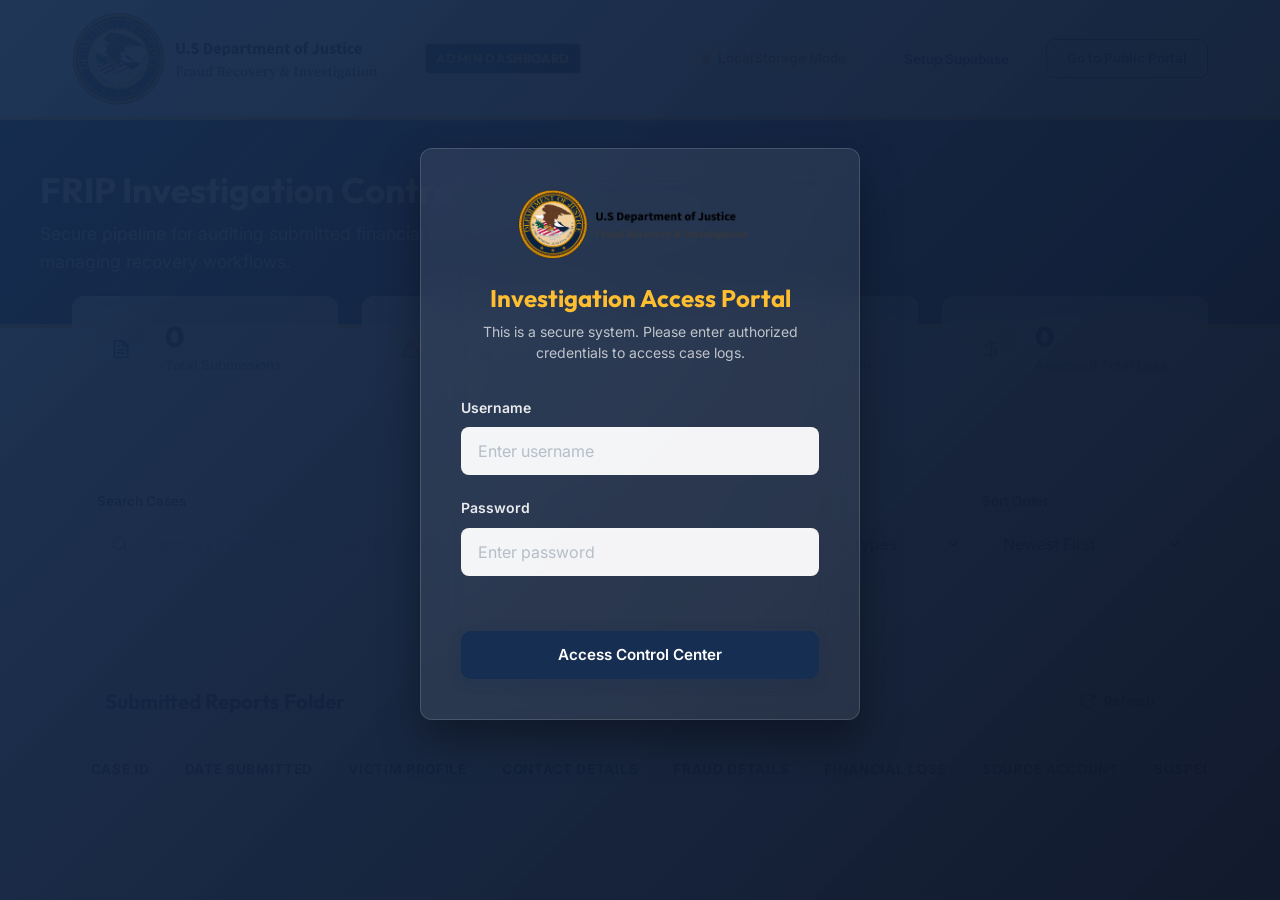
==== commit 77639a90: "feat: secure admin dashboard with authentication overlay and credential verification" ====
--- a/admin.html
+++ b/admin.html
@@ -5,10 +5,40 @@
   <meta name="viewport" content="width=device-width, initial-scale=1.0">
   <title>FRIP Admin Control Center | Secure Case Dashboard</title>
   <meta name="description" content="Secure administrative panel for the Fraud Recovery and Investigation Program to view, audit, and track submitted fraud cases.">
-  <link rel="stylesheet" href="styles.css?v=1.0.5">
+  <link rel="stylesheet" href="styles.css?v=1.0.7">
   <link rel="stylesheet" href="admin.css">
 </head>
 <body class="admin-body">
+
+  <!-- Block visual flashing if already authenticated -->
+  <script>
+    if (sessionStorage.getItem('frip_admin_auth') === 'true') {
+      document.write('<style>#admin-auth-overlay { display: none !important; }</style>');
+    }
+  </script>
+
+  <!-- Admin Authentication Overlay -->
+  <div id="admin-auth-overlay" class="auth-overlay">
+    <div class="auth-card glass-card">
+      <div class="auth-header">
+        <img src="logo.png" alt="U.S. Department of Justice Logo" class="auth-logo">
+        <h2>Investigation Access Portal</h2>
+        <p>This is a secure system. Please enter authorized credentials to access case logs.</p>
+      </div>
+      <form id="admin-login-form" class="auth-form">
+        <div class="form-group">
+          <label for="auth-username">Username</label>
+          <input type="text" id="auth-username" required class="input-control" placeholder="Enter username" autocomplete="username">
+        </div>
+        <div class="form-group" style="margin-top: 1.25rem;">
+          <label for="auth-password">Password</label>
+          <input type="password" id="auth-password" required class="input-control" placeholder="Enter password" autocomplete="current-password">
+        </div>
+        <div class="error-message" id="auth-error-msg" style="margin-top: 0.75rem; min-height: 1.2rem; justify-content: center;"></div>
+        <button type="submit" class="btn btn-primary" style="width: 100%; margin-top: 1.5rem; min-height: 48px;">Access Control Center</button>
+      </form>
+    </div>
+  </div>
 
   <!-- Sticky Admin Header -->
   <header class="site-header admin-header">
--- a/styles.css
+++ b/styles.css
@@ -530,6 +530,7 @@
   align-items: center;
   cursor: pointer;
   flex: 1;
+  position: relative;
 }
 
 .step-bubble {
@@ -554,7 +555,7 @@
   color: var(--text-muted);
   margin-top: 0.5rem;
   text-align: center;
-  display: none; /* Shown on wider viewports or active steps */
+  display: block; /* Shown by default, hidden on small screens for inactive steps */
 }
 
 /* State styling for tracker bubbles */
@@ -1328,6 +1329,8 @@
     display: block;
     position: absolute;
     bottom: -32px;
+    left: 50%;
+    transform: translateX(-50%);
     white-space: nowrap;
   }
   
@@ -1337,6 +1340,11 @@
   
   .glass-card {
     padding: 1.75rem;
+  }
+
+  .results-grid {
+    grid-template-columns: 1fr;
+    gap: 2.5rem;
   }
 }
 
@@ -1374,6 +1382,129 @@
     width: 227px;
     height: 70px;
   }
+
+  .header-container {
+    padding: 0 1rem;
+  }
+
+  .site-header .btn {
+    width: auto; /* Prevent header buttons from stretching to 100% width on mobile */
+  }
+
+  #save-progress-btn span {
+    display: none; /* Hide button text to save space */
+  }
+
+  #save-progress-btn {
+    padding: 0;
+    width: 38px;
+    height: 38px;
+    min-height: 38px;
+    justify-content: center;
+    border-radius: 50%;
+  }
+
+  #nav-start-report-btn {
+    font-size: 0.8rem;
+    padding: 0.5rem 0.75rem;
+    min-height: 38px;
+  }
+
+  /* Responsive Transaction Grid Card layout on mobile */
+  .transaction-table-wrapper {
+    border: none;
+    background: transparent;
+    margin-bottom: 1rem;
+  }
+
+  .transaction-table,
+  .transaction-table tbody,
+  .transaction-table tr,
+  .transaction-table td {
+    display: block;
+    width: 100%;
+    box-sizing: border-box;
+  }
+
+  .transaction-table thead {
+    display: none; /* Hide standard desktop header rows */
+  }
+
+  .transaction-table tr {
+    background: var(--bg-secondary);
+    border: 1px solid var(--border-color);
+    border-radius: 8px;
+    padding: 1rem;
+    margin-bottom: 1rem;
+    box-shadow: var(--shadow-sm);
+  }
+
+  .transaction-table td {
+    border-bottom: none;
+    padding: 0.4rem 0;
+  }
+
+  .transaction-table td[data-label]::before {
+    content: attr(data-label);
+    display: block;
+    font-size: 0.8rem;
+    font-weight: 600;
+    color: var(--primary-light);
+    margin-bottom: 0.25rem;
+  }
+
+  .transaction-table td.txn-actions-cell {
+    padding-top: 0.75rem;
+    border-top: 1px dashed var(--border-color);
+    display: flex;
+    justify-content: flex-end;
+  }
+
+  /* Align checkbox items nicely to the top for wrapped lines */
+  .choice-label {
+    align-items: flex-start;
+  }
+
+  .choice-label input[type="radio"],
+  .choice-label input[type="checkbox"] {
+    margin-top: 3px;
+  }
+
+  /* Prevent toggle switches from shrinking */
+  .toggle-switch {
+    flex-shrink: 0;
+  }
+
+  /* Tighter conditional panels for mobile screens */
+  .accordion-panel {
+    padding: 0 1rem;
+  }
+
+  .accordion-panel.open {
+    padding: 1rem;
+    margin-bottom: 1rem;
+  }
+}
+
+@media (max-width: 420px) {
+  .site-header {
+    height: 64px;
+  }
+  
+  .brand-logo-img {
+    max-width: 150px;
+    height: auto;
+  }
+
+  #save-progress-btn {
+    display: none !important; /* Hide secondary save progress button on tiny screens */
+  }
+
+  #nav-start-report-btn {
+    font-size: 0.75rem;
+    padding: 0.4rem 0.6rem;
+    min-height: 32px;
+  }
 }
 
 /* Print Styles */
--- a/admin.css
+++ b/admin.css
@@ -777,3 +777,94 @@
 .btn-view-details svg {
   flex-shrink: 0;
 }
+
+/* ==========================================================================
+   Admin Authentication Overlays
+   ========================================================================== */
+.auth-overlay {
+  position: fixed;
+  top: 0;
+  left: 0;
+  width: 100vw;
+  height: 100vh;
+  background: linear-gradient(135deg, rgba(22, 46, 81, 0.96), rgba(15, 23, 42, 0.99));
+  display: flex;
+  align-items: center;
+  justify-content: center;
+  z-index: 100000;
+  padding: 1.5rem;
+  box-sizing: border-box;
+}
+
+.auth-card {
+  width: 100%;
+  max-width: 440px;
+  background: rgba(255, 255, 255, 0.08);
+  border: 1px solid rgba(255, 255, 255, 0.15);
+  border-radius: 12px;
+  padding: 2.5rem;
+  color: #ffffff;
+  box-shadow: 0 20px 40px rgba(0, 0, 0, 0.35);
+  backdrop-filter: blur(20px);
+  -webkit-backdrop-filter: blur(20px);
+}
+
+.auth-header {
+  text-align: center;
+  margin-bottom: 2rem;
+}
+
+.auth-logo {
+  height: 70px;
+  margin-bottom: 1rem;
+}
+
+.auth-header h2 {
+  font-family: 'Outfit', sans-serif;
+  font-weight: 700;
+  font-size: 1.5rem;
+  margin-bottom: 0.5rem;
+  color: var(--accent); /* #FFBE2F */
+}
+
+.auth-header p {
+  font-size: 0.875rem;
+  color: rgba(255, 255, 255, 0.7);
+  line-height: 1.5;
+}
+
+.auth-form .form-group {
+  display: flex;
+  flex-direction: column;
+  gap: 0.5rem;
+}
+
+.auth-form .form-group label {
+  color: rgba(255, 255, 255, 0.9);
+  font-weight: 600;
+  font-size: 0.875rem;
+}
+
+.auth-form .input-control {
+  background: rgba(255, 255, 255, 0.95);
+  color: var(--text-main);
+  border: 1.5px solid rgba(255, 255, 255, 0.2);
+  width: 100%;
+  box-sizing: border-box;
+}
+
+.auth-form .input-control:focus {
+  background: #ffffff;
+  border-color: var(--accent);
+  box-shadow: 0 0 0 3px rgba(255, 190, 47, 0.25);
+}
+
+#auth-error-msg {
+  color: #f87171;
+  font-weight: 600;
+  font-size: 0.85rem;
+  display: flex;
+  align-items: center;
+  gap: 0.25rem;
+}
+
